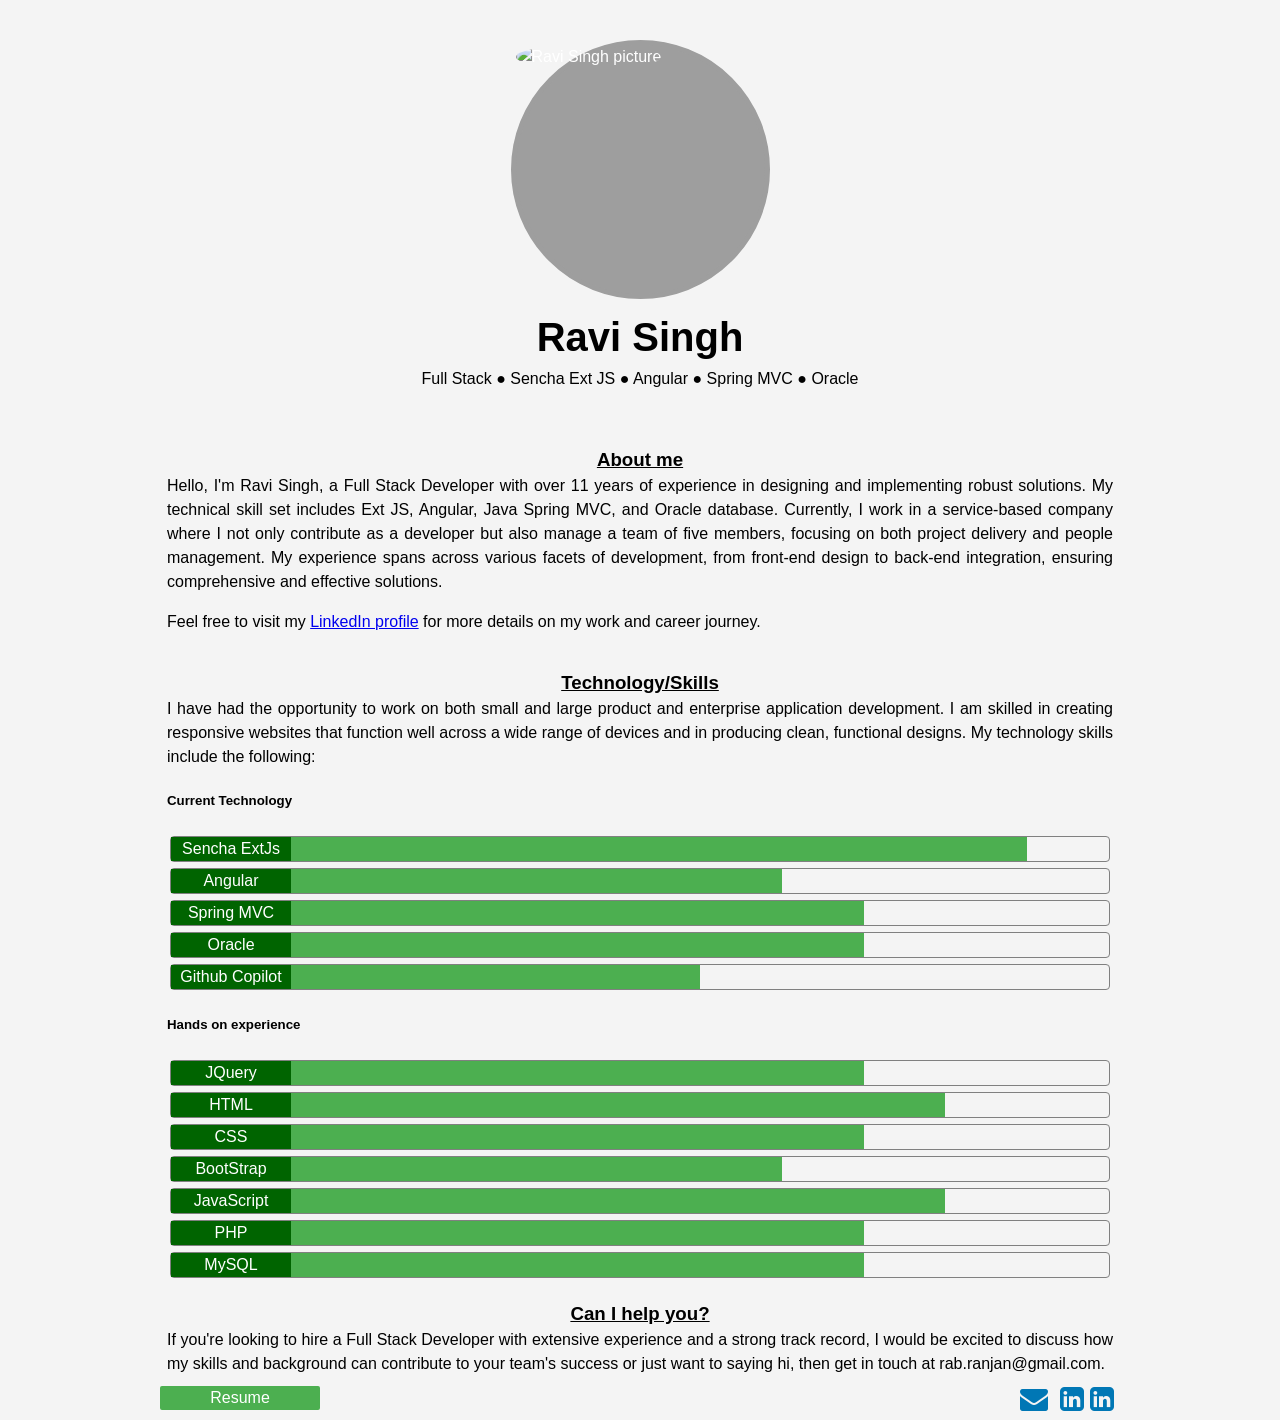
==== index.html @ fe7c8d08 "summary updated added summary and profile" ====
<!DOCTYPE html>
<html lang="en">
<head>
  <meta charset="utf-8">
  <title>Ravi Singh</title>
  <meta name="Author" content="Ravi Ranjan Singh">
	<meta name="Description" content="Frontend developer UI developer Sencha Extjs developer">
	<link rel="shortcut icon" href="images/Sunrise_RS.jpg" type="image/x-icon" />
  <meta name="viewport" content="width=device-width, initial-scale=1">
  <link rel="stylesheet" href="https://cdnjs.cloudflare.com/ajax/libs/font-awesome/4.7.0/css/font-awesome.min.css">
  <link rel="stylesheet" href="./css/custom.css">
</head>
<body>
    <section class="main-container">
      <div class="">
        <section class="container-col header">
          <div class="circle">
            <img src="./images/disp_pic.jpg" alt="Ravi Singh picture">
          </div>
          <div>
            <p class="center-cls user-name">Ravi Singh</p>
            <p class="center-cls">Full Stack &#9679; Sencha Ext JS &#9679; Angular &#9679; Spring MVC &#9679; Oracle</p>
        </section>
        <section class="container-col">
          <h3 class="title-heading">About me</h3>
          <div class="">
            Hello, I'm Ravi Singh, a Full Stack Developer with over 11 years of experience in designing and implementing robust solutions. My technical skill set includes Ext JS, Angular, Java Spring MVC, and Oracle database. Currently, I work in a service-based company where I not only contribute as a developer but also manage a team of five members, focusing on both project delivery and people management. My experience spans across various facets of development, from front-end design to back-end integration, ensuring comprehensive and effective solutions. 
            <p>Feel free to visit my <a target="_blank" href="https://www.linkedin.com/in/rabranjan">LinkedIn profile</a> for more details on my work and career journey.</p>
          </div>
        </section>
        <section class="container-col">
          <h3 class="title-heading">Technology/Skills</h3>
          <div class=" experience-tab">
            <div class="">
              I have had the opportunity to work on both small and large product and enterprise application development. I am skilled in creating responsive websites that function well across a wide range of devices and in producing clean, functional designs. My technology skills include the following:
            </div>
            <h5>Current Technology</h5>
            <div class="skills">
              <div class="skills-title"><span>Sencha ExtJs</span></div>
              <div class="p-bar">
                <div class="p-bar-child w-90-5"></div>
              </div>
            </div>
            <div class="skills">
              <div class="skills-title"><span>Angular</span></div>
              <div class="p-bar">
                <div class="p-bar-child w-60-5"></div>
              </div>
            </div>
            <div class="skills">
              <div class="skills-title"><span>Spring MVC</span></div>
              <div class="p-bar">
                <div class="p-bar-child w-70-5"></div>
              </div>
            </div>
            <div class="skills">
              <div class="skills-title"><span>Oracle</span></div>
              <div class="p-bar">
                <div class="p-bar-child w-70-5"></div>
              </div>
            </div>
            <div class="skills">
              <div class="skills-title"><span>Github Copilot</span></div>
              <div class="p-bar">
                <div class="p-bar-child w-50-5"></div>
              </div>
            </div>
            <h5>Hands on experience</h5>
            <div class="skills">
              <div class="skills-title"><span>JQuery</span></div>
              <div class="p-bar">
                <div class="p-bar-child w-70-5"></div>
              </div>
            </div>
            <div class="skills">
              <div class="skills-title"><span>HTML</span></div>
              <div class="p-bar">
                <div class="p-bar-child w-80-5"></div>
              </div>
            </div>
            <div class="skills">
              <div class="skills-title"><span>CSS</span></div>
              <div class="p-bar">
                <div class="p-bar-child w-70-5"></div>
              </div>
            </div>     
            <div class="skills">
              <div class="skills-title"><span>BootStrap</span></div>
              <div class="p-bar">
                <div class="p-bar-child w-60-5"></div>
              </div>
            </div>
            <div class="skills">
              <div class="skills-title"><span>JavaScript</span></div>
              <div class="p-bar">
                <div class="p-bar-child w-80-5"></div>
              </div>
            </div>
            <div class="skills">
              <div class="skills-title"><span>PHP</span></div>
              <div class="p-bar">
                <div class="p-bar-child w-70-5"></div>
              </div>
            </div>
            <div class="skills">
              <div class="skills-title"><span>MySQL</span></div>
              <div class="p-bar">
                <div class="p-bar-child w-70-5"></div>
              </div>
            </div>
          </div>
        </section>
        <section class="container-col">
          <h3 class="title-heading">Can I help you?</h3>
          <div class="">
            <div>If you're looking to hire a Full Stack Developer with extensive experience and a strong track record, I would be excited to discuss how my skills and background can contribute to your team's success or just want to saying hi, then get in touch at rab.ranjan@gmail.com.</div>
          </div>
        </section>
      </div>
      <div>
        <section class="container-row">
          <div class="resume margin-bt-10">
            <a target="_blank" href="./myrume/540cb75550adf33f281f29132dddd14fded85bfc.pdf">Resume</a></p>
          </div>
          <div class="social-icons">
            <a href="mailto:rab.ranjan@gmail.com"><i class="fa fa-envelope" aria-hidden="true"></i></a>
            <a target="_blank" href="https://www.linkedin.com/in/rabranjan"><i class="fa fa-linkedin-square" aria-hidden="true"></i></a>
            <a target="_blank" href="https://www.linkedin.com/in/rabranjan"><i class="fa fa-linkedin-square" aria-hidden="true"></i></a>
          </div>
        </section>
      </div>
    </section>
</body>
</html>
---- css/custom.css ----
html, body {
    height: 99%;
    padding: 2px;
    background-color: white;
    font-family: Helvetica Neue, Helvetica;
    background: #F4F4F4 url('../images/bg_image.png');
    color: black;
    line-height: 1.5;
}
.margin-10 {
    margin: 10px;
}
section {
    display: flex;
}
div {
    border: 0px solid red;
    text-align: justify;
}
padd-2 {
    padding: 2px;
}
.header {
    padding-top: 20px;
    padding-bottom: 20px;
}
.title-heading {
    text-decoration: underline;
    margin-bottom: 0px;
}
.margin-bt-10 {
    margin-top: 10px;
    margin-bottom: 10px;
}

.main-container {    
    display: flex;
    flex-direction: column;
    justify-content: space-between;
    min-width: 300px;
    height: 100%;
}
.container-col {
    flex-direction: column;
    justify-content: center;
    align-items: center;
    padding-left: 7px;
    padding-right: 7px;
}
.container-row {
    justify-content: space-between;
}
.logo-cls.img {
    border-radius: 2px;;
}
.circle {
    border: 5px solid #9e9e9e;
    background-color: #9e9e9e;
    width: 249px;
    height: 249px;
    border-radius: 500px; 
    margin: 0.5em;
    padding: 0px;    
}
.circle img {
    width: 250px;
    height: 250px;
    border-radius: 50%;
    background-size: cover;
    background-repeat: none;
    background-position: center center;
    color: white;
}
.center-cls {
    text-align: center;
    margin-top: 0px;
}
.user-name {
    font-size: 40px;
    font-weight: bold;
    margin-bottom: 0px;
}
.resume {
    border: none;
    cursor: pointer;
    background-color: #4CAF50!important;
    display: table;
    border-radius: 2px;
    min-width: 160px;
    min-height: 20px;
}
.resume :hover {
    background-color: darkgreen;
}
.resume a {
    text-decoration: none;
    color: white;
    display: table-cell;
    vertical-align: middle;
    text-align: center;
}
.fa {
    font-size: 28px;
    min-width: 30px;
    margin-top: 5px;
}
.social-icons {
    display: flex;
    justify-content: center;
    align-items: center;
}
.fa-linkedin-square {
    color: #0077b5;
}
.fa-envelope {
    color: #0077b5;
    margin-right: 10px;
}
.fa-skype {
    color: #009fe5;
    visibility: hidden;
}
@media only screen and (min-width: 770px){
    body {
        padding-right: 150px;
        padding-left: 150px;
    }
    /*
    .experience-tab {
        flex-direction: row !important;
    }
    .experience-tab div {
        flex: 1;
    }*/
}
.experience-tab {
    display: flex;
    flex-direction: column;   
}
.skills {
    display: flex;
    border-radius: 4px;
    border: 1px solid grey;
    margin: 3px;
}
.skills-title {
    display: flex;
    background: darkgreen;
    justify-content: center;
    color: white;
    flex-basis: 120px; 
    flex-grow: 0;
}
.p-bar {
    flex-grow: 1;
    flex-basis: 120px;
}
.p-bar-child {
    height:100%;
    background-color: #4caf50;
}
.w-90 {
    width:90%;
}
.w-90-5 {
    width:90%;
}
.w-50 {
    width: 50%;
}
.w-50-5 {
    width: 50%;
}
.w-60{
    width: 60%;
}
.w-60-5{
    width: 60%;
}
.w-70{
    width: 70%;
}
.w-70-5{
    width: 70%;
}
.w-80{
    width: 80%;
}
.w-80-5{
    width: 80%;
}
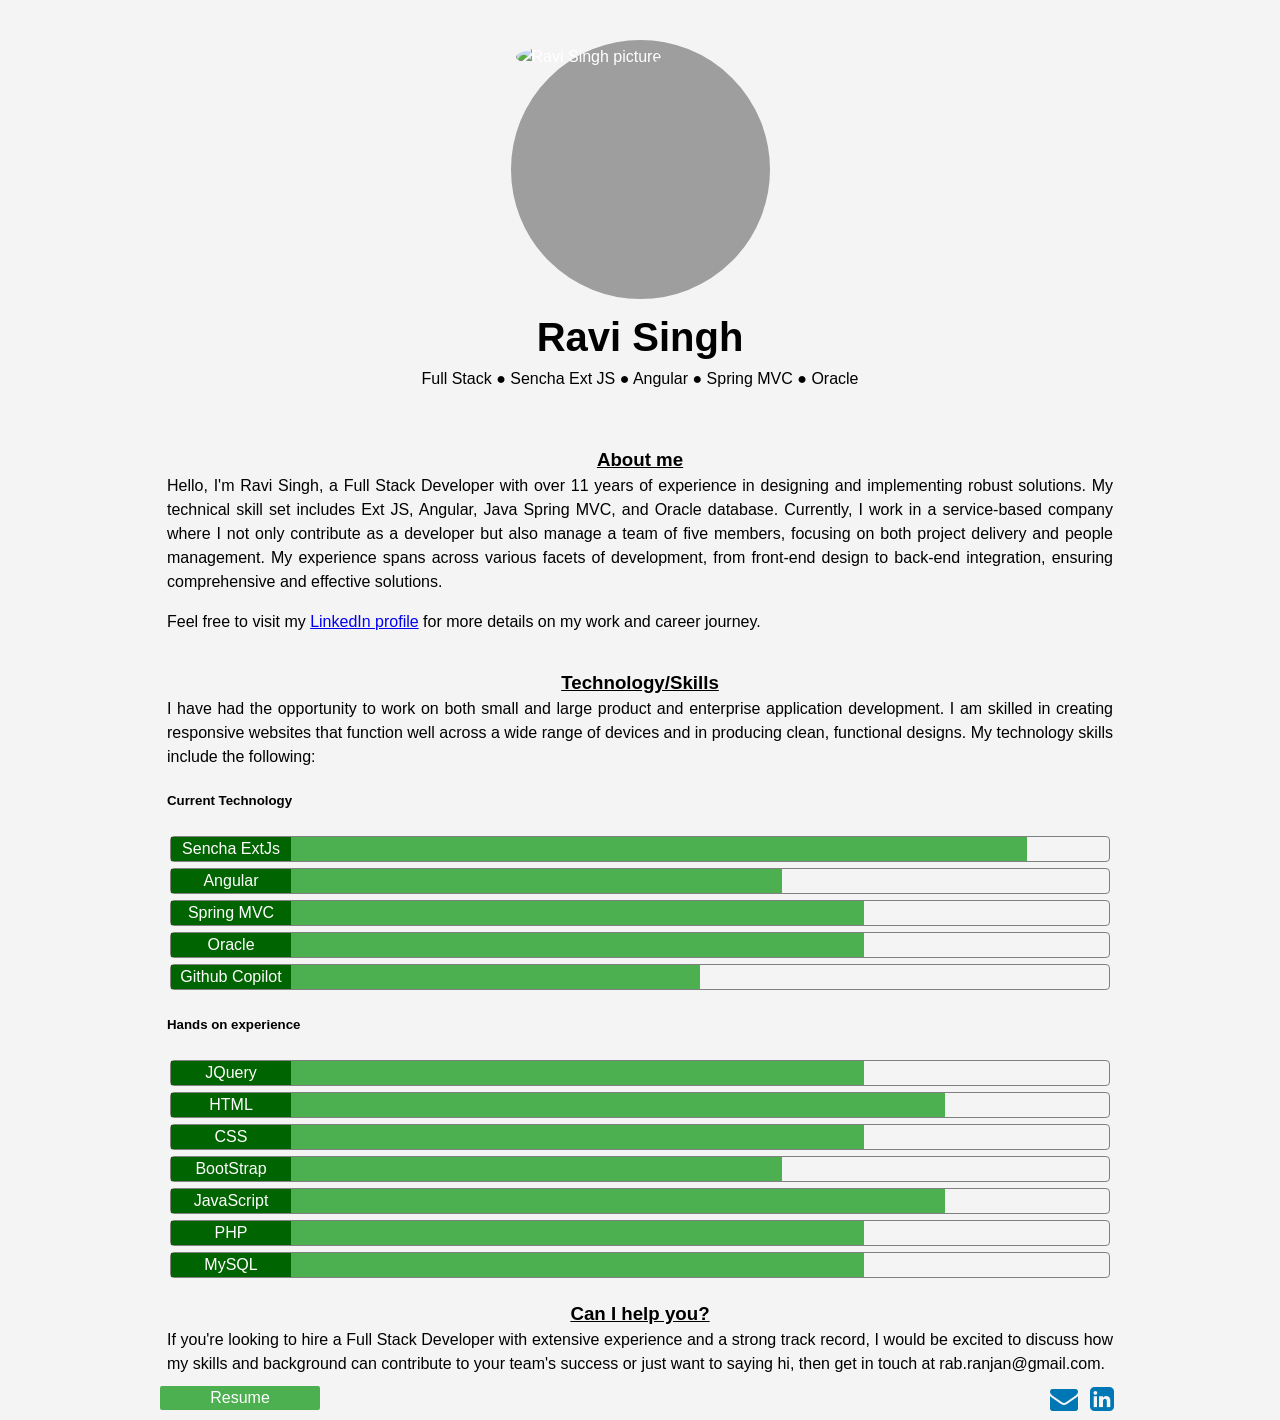
==== commit eeada478: "remove linkedin tag" ====
--- a/index.html
+++ b/index.html
@@ -125,7 +125,6 @@
           <div class="social-icons">
             <a href="mailto:rab.ranjan@gmail.com"><i class="fa fa-envelope" aria-hidden="true"></i></a>
             <a target="_blank" href="https://www.linkedin.com/in/rabranjan"><i class="fa fa-linkedin-square" aria-hidden="true"></i></a>
-            <a target="_blank" href="https://www.linkedin.com/in/rabranjan"><i class="fa fa-linkedin-square" aria-hidden="true"></i></a>
           </div>
         </section>
       </div>
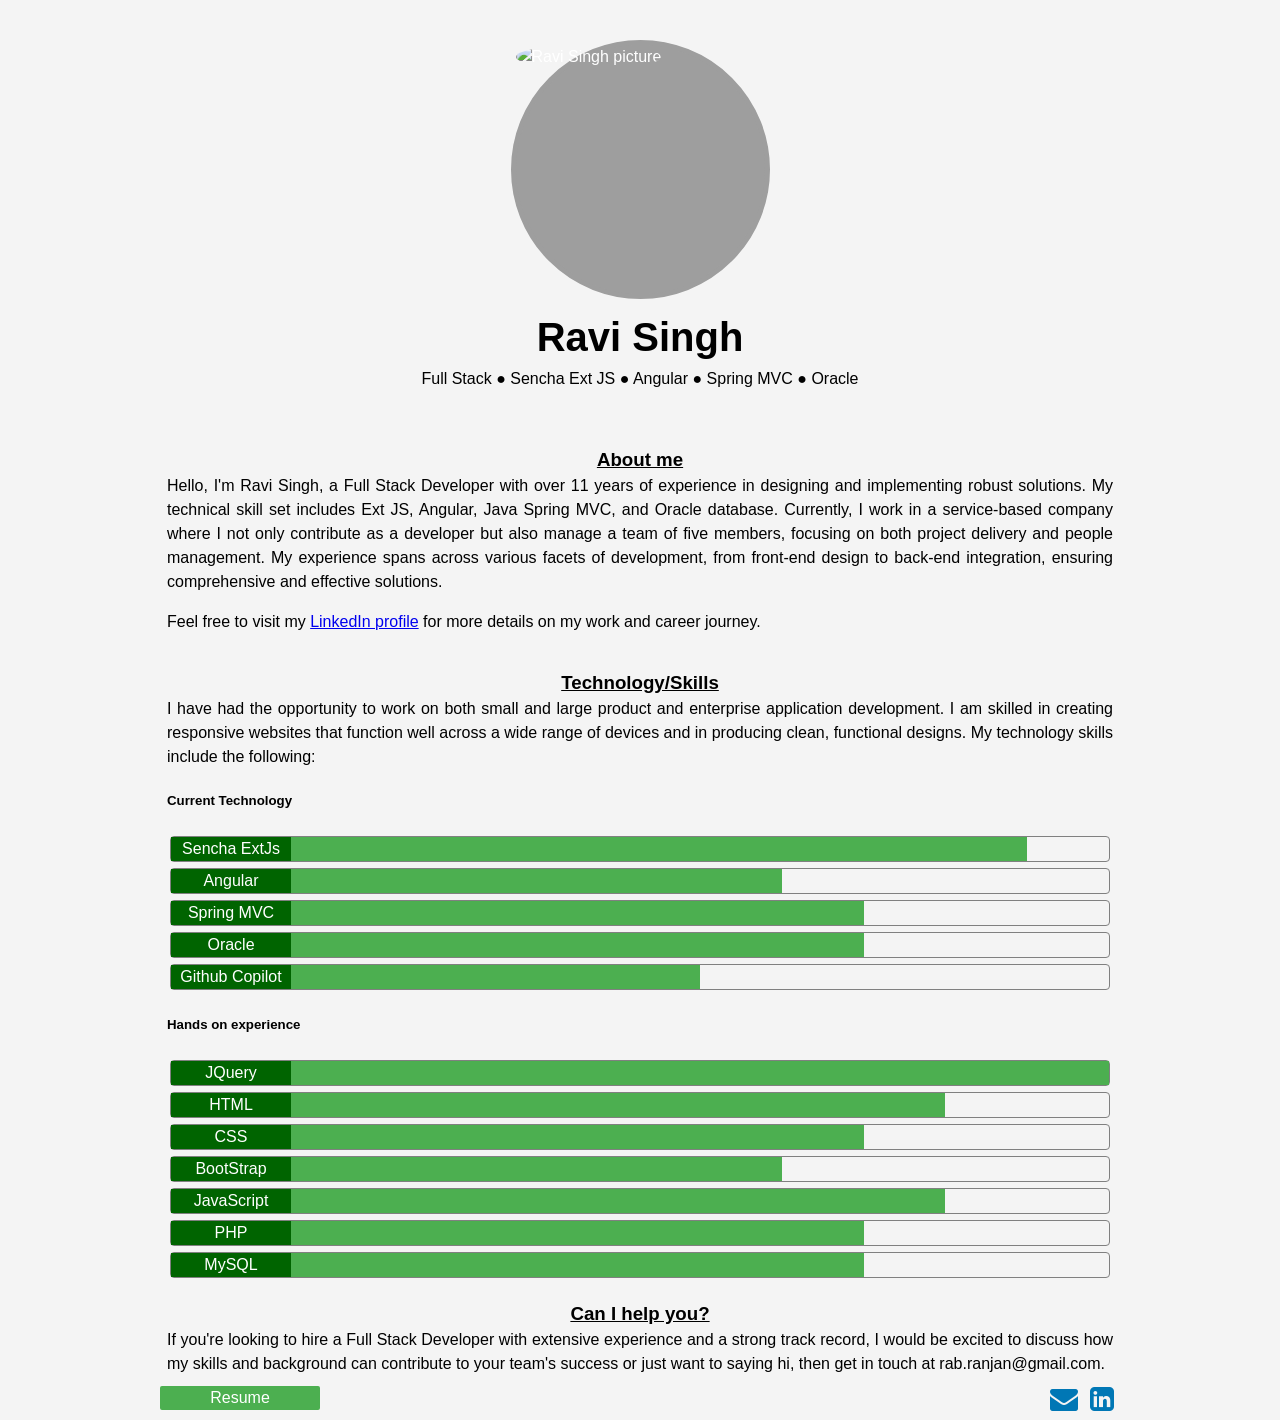
==== commit 68b8a3eb: "message" ====
--- a/index.html
+++ b/index.html
@@ -69,7 +69,7 @@
             <div class="skills">
               <div class="skills-title"><span>JQuery</span></div>
               <div class="p-bar">
-                <div class="p-bar-child w-70-5"></div>
+                <div class="p-bar-child w-75-5"></div>
               </div>
             </div>
             <div class="skills">
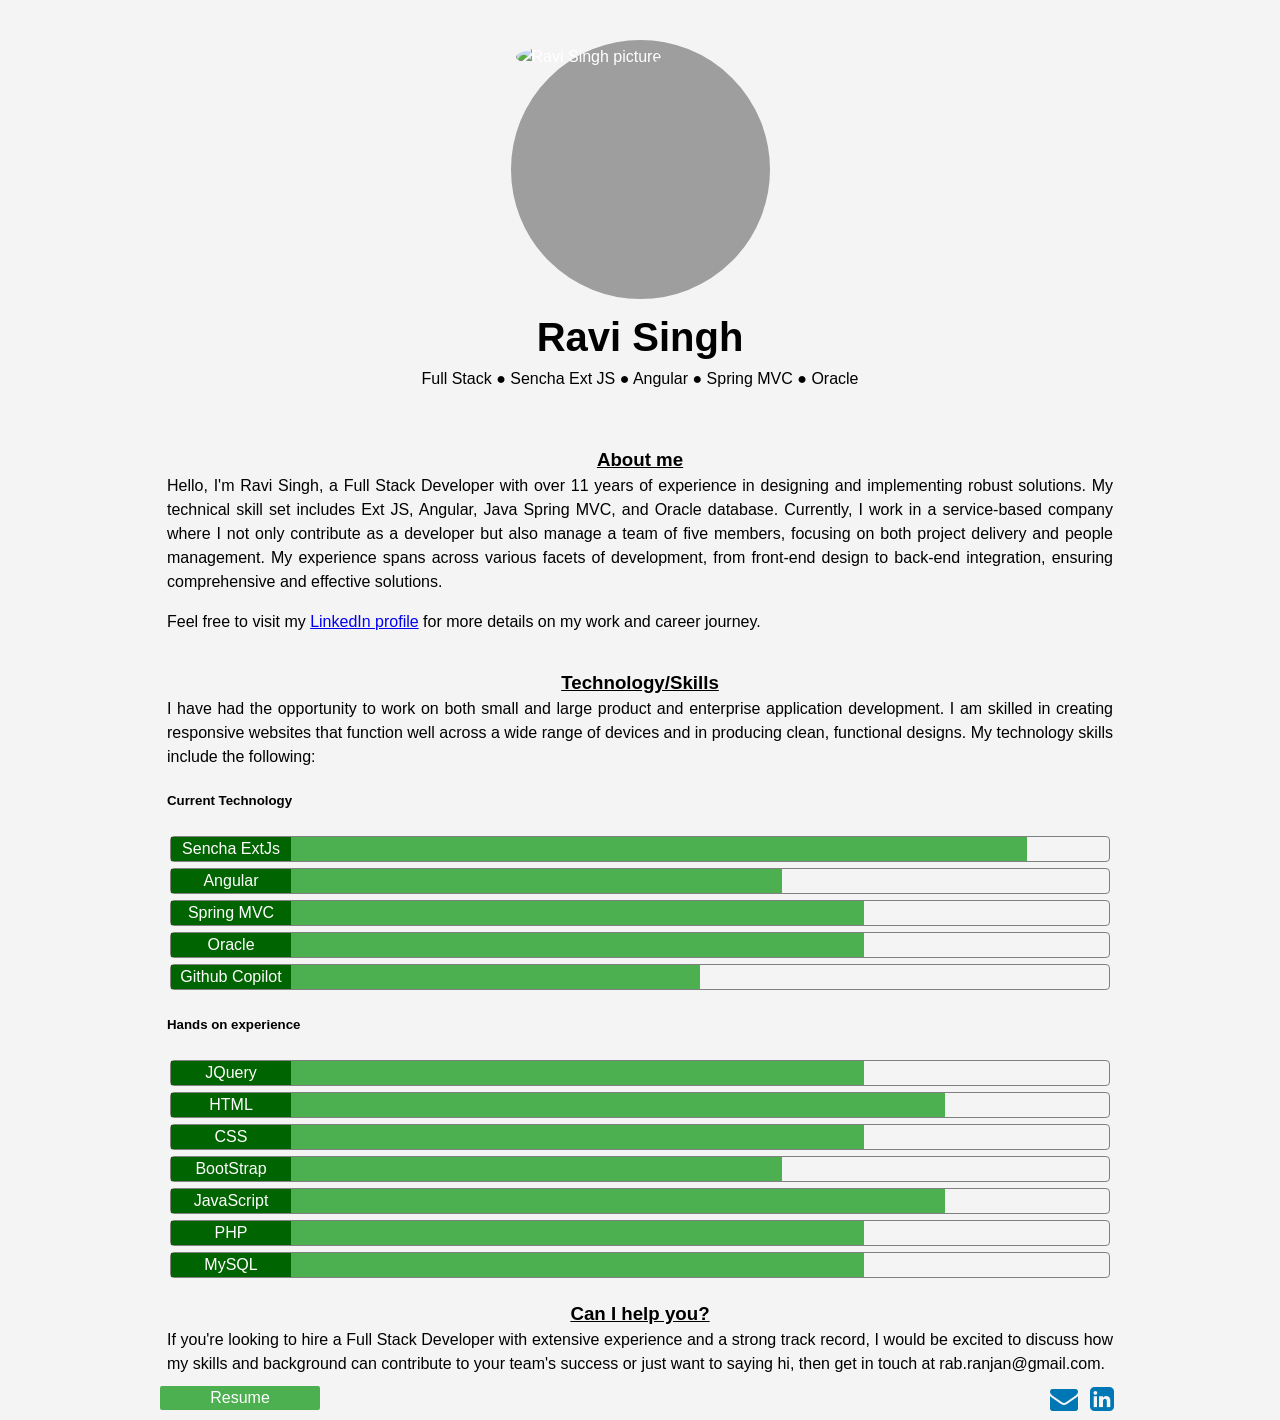
==== commit 201ef925: "test" ====
--- a/index.html
+++ b/index.html
@@ -69,7 +69,7 @@
             <div class="skills">
               <div class="skills-title"><span>JQuery</span></div>
               <div class="p-bar">
-                <div class="p-bar-child w-75-5"></div>
+                <div class="p-bar-child w-70-5"></div>
               </div>
             </div>
             <div class="skills">
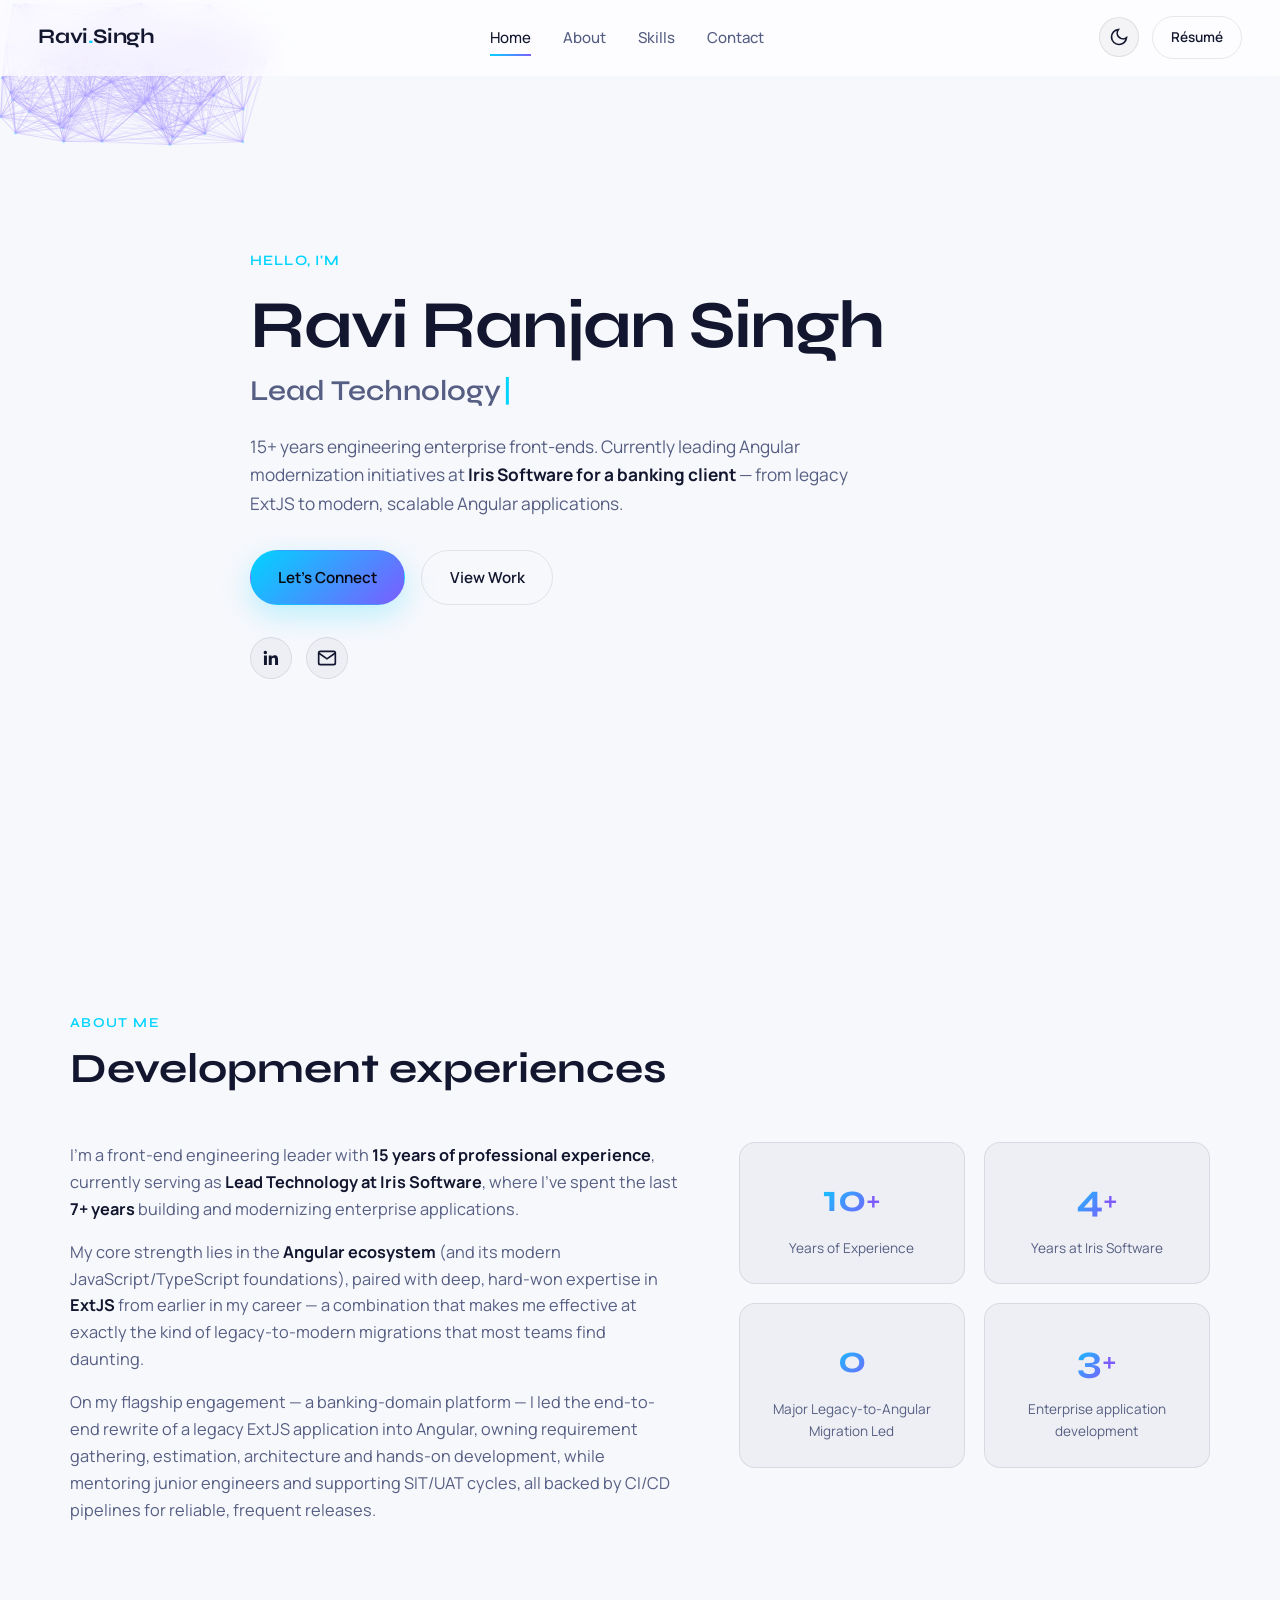
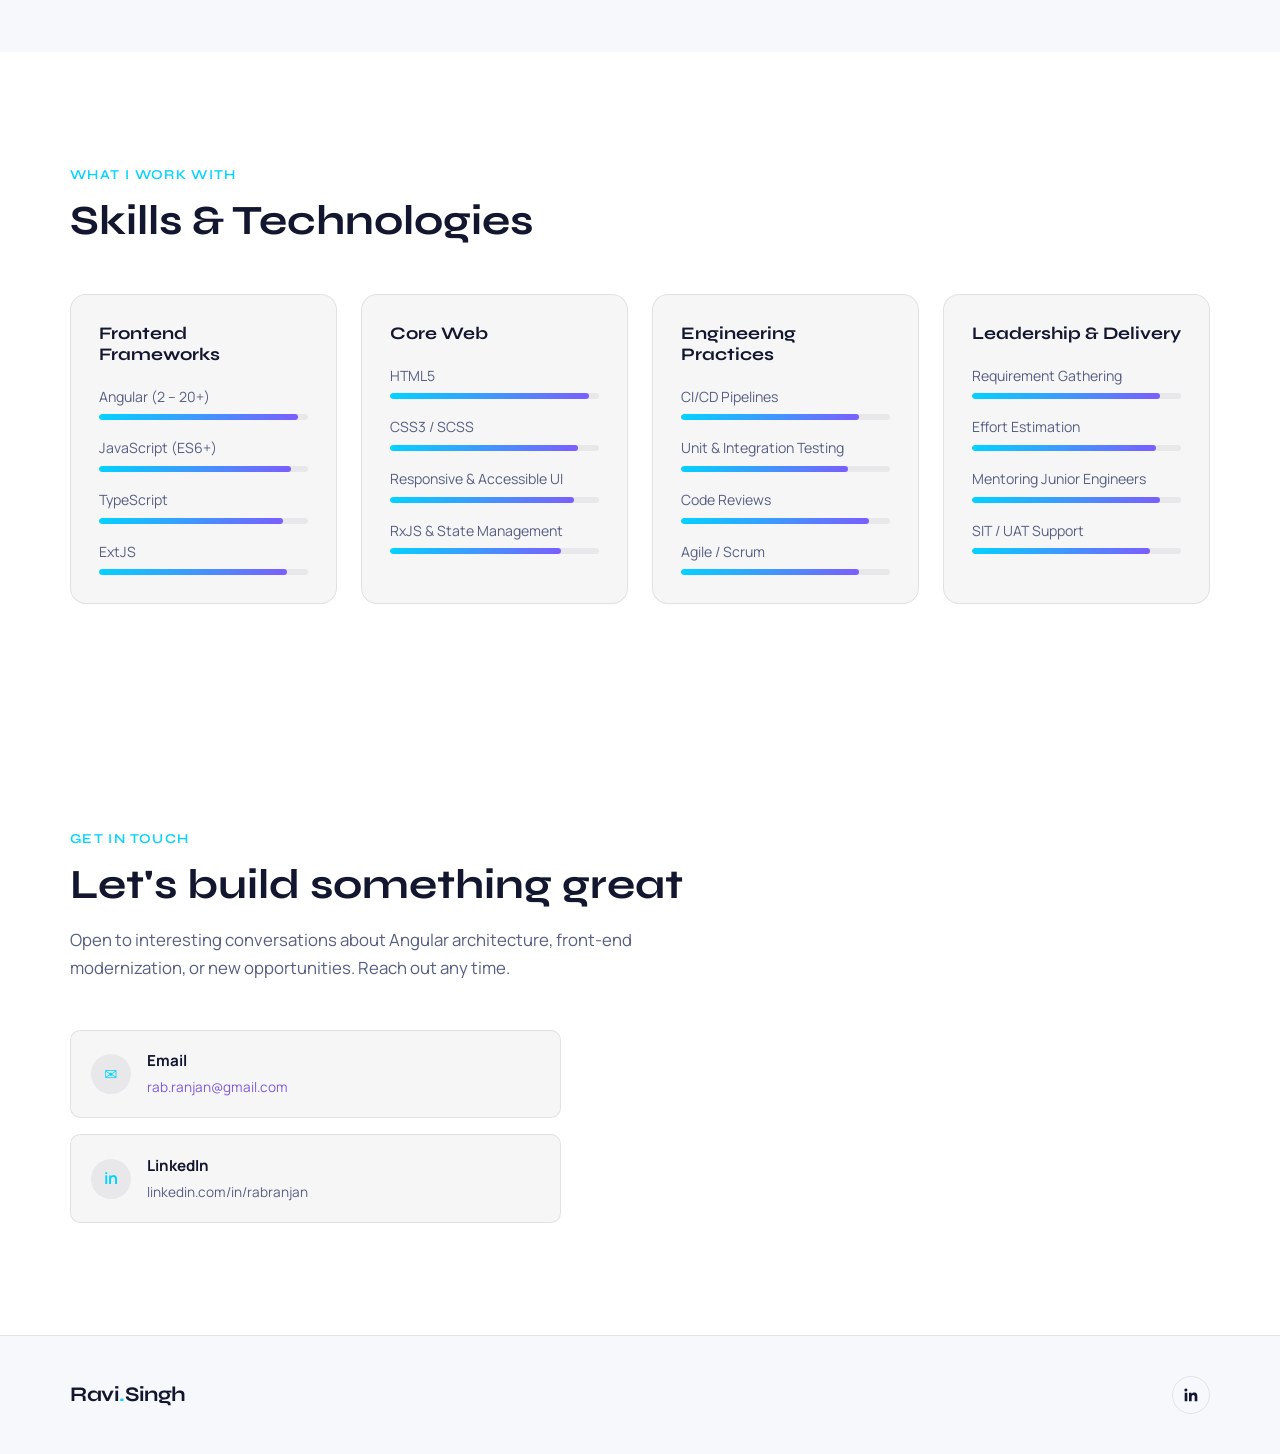
==== commit 6301db48: "updated pages" ====
--- a/index.html
+++ b/index.html
@@ -1,133 +1,369 @@
 <!DOCTYPE html>
 <html lang="en">
 <head>
-  <meta charset="utf-8">
-  <title>Ravi Singh</title>
-  <meta name="Author" content="Ravi Ranjan Singh">
-	<meta name="Description" content="Frontend developer UI developer Sencha Extjs developer">
-	<link rel="shortcut icon" href="images/Sunrise_RS.jpg" type="image/x-icon" />
-  <meta name="viewport" content="width=device-width, initial-scale=1">
-  <link rel="stylesheet" href="https://cdnjs.cloudflare.com/ajax/libs/font-awesome/4.7.0/css/font-awesome.min.css">
-  <link rel="stylesheet" href="./css/custom.css">
+  <meta charset="UTF-8" />
+  <meta name="viewport" content="width=device-width, initial-scale=1.0" />
+  <title>Ravi Ranjan Singh | Lead Technology &amp; Angular Architect</title>
+  <meta name="description" content="Ravi Ranjan Singh — Lead Technology at Iris Software. 15+ years building enterprise front-end applications with Angular, JavaScript and ExtJS." />
+  <meta name="theme-color" content="#0a0e27" />
+
+  <!-- Open Graph -->
+  <meta property="og:title" content="Ravi Ranjan Singh | Lead Technology & Angular Architect" />
+  <meta property="og:description" content="15+ years of front-end engineering leadership. Angular, JavaScript, ExtJS, CI/CD." />
+  <meta property="og:type" content="website" />
+  <meta property="og:url" content="https://www.raviranjansingh.in" />
+
+  <link rel="icon" href="assets-new/favicon.svg" type="image/svg+xml" />
+  <link rel="preconnect" href="https://fonts.googleapis.com" />
+  <link rel="preconnect" href="https://fonts.gstatic.com" crossorigin />
+  <link href="https://fonts.googleapis.com/css2?family=Syne:wght@600;700;800&family=Manrope:wght@400;500;600;700;800&display=swap" rel="stylesheet" />
+  <link rel="stylesheet" href="css-new/style.css" />
 </head>
 <body>
-    <section class="main-container">
-      <div class="">
-        <section class="container-col header">
-          <div class="circle">
-            <img src="./images/disp_pic.jpg" alt="Ravi Singh picture">
-          </div>
-          <div>
-            <p class="center-cls user-name">Ravi Singh</p>
-            <p class="center-cls">Full Stack &#9679; Sencha Ext JS &#9679; Angular &#9679; Spring MVC &#9679; Oracle</p>
-        </section>
-        <section class="container-col">
-          <h3 class="title-heading">About me</h3>
-          <div class="">
-            Hello, I'm Ravi Singh, a Full Stack Developer with over 11 years of experience in designing and implementing robust solutions. My technical skill set includes Ext JS, Angular, Java Spring MVC, and Oracle database. Currently, I work in a service-based company where I not only contribute as a developer but also manage a team of five members, focusing on both project delivery and people management. My experience spans across various facets of development, from front-end design to back-end integration, ensuring comprehensive and effective solutions. 
-            <p>Feel free to visit my <a target="_blank" href="https://www.linkedin.com/in/rabranjan">LinkedIn profile</a> for more details on my work and career journey.</p>
-          </div>
-        </section>
-        <section class="container-col">
-          <h3 class="title-heading">Technology/Skills</h3>
-          <div class=" experience-tab">
-            <div class="">
-              I have had the opportunity to work on both small and large product and enterprise application development. I am skilled in creating responsive websites that function well across a wide range of devices and in producing clean, functional designs. My technology skills include the following:
-            </div>
-            <h5>Current Technology</h5>
-            <div class="skills">
-              <div class="skills-title"><span>Sencha ExtJs</span></div>
-              <div class="p-bar">
-                <div class="p-bar-child w-90-5"></div>
+
+  <!-- ================= PRELOADER ================= -->
+  <div id="preloader" aria-hidden="true">
+    <div class="loader-mark">RRS</div>
+  </div>
+
+  <!-- ================= SKIP LINK ================= -->
+  <a class="skip-link" href="#main">Skip to content</a>
+
+  <!-- ================= NAVBAR ================= -->
+  <header class="navbar" id="navbar">
+    <nav class="nav-container" aria-label="Primary">
+      <a href="#home" class="logo">Ravi<span>.</span>Singh</a>
+
+      <ul class="nav-links" id="navLinks">
+        <li><a href="#home" class="nav-link active-link">Home</a></li>
+        <li><a href="#about" class="nav-link">About</a></li>
+        <li><a href="#skills" class="nav-link">Skills</a></li>
+        <!-- <li><a href="#experience" class="nav-link">Experience</a></li>
+        <li><a href="#projects" class="nav-link">Projects</a></li>
+        <li><a href="#education" class="nav-link">Education</a></li> -->
+        <li><a href="#contact" class="nav-link">Contact</a></li>
+      </ul>
+
+      <div class="nav-actions">
+        <button id="themeToggle" class="icon-btn" aria-label="Toggle dark / light theme" title="Toggle theme">
+          <svg class="icon-sun" width="20" height="20" viewBox="0 0 24 24" fill="none" stroke="currentColor" stroke-width="2"><circle cx="12" cy="12" r="4"/><path d="M12 2v2M12 20v2M4.93 4.93l1.41 1.41M17.66 17.66l1.41 1.41M2 12h2M20 12h2M6.34 17.66l-1.41 1.41M19.07 4.93l-1.41 1.41"/></svg>
+          <svg class="icon-moon" width="20" height="20" viewBox="0 0 24 24" fill="none" stroke="currentColor" stroke-width="2"><path d="M21 12.79A9 9 0 1 1 11.21 3 7 7 0 0 0 21 12.79z"/></svg>
+        </button>
+        <a href="assets-new/resume.pdf" class="btn btn-outline btn-small" download>Résumé</a>
+        <button class="hamburger" id="hamburger" aria-label="Open menu" aria-expanded="false" aria-controls="navLinks">
+          <span></span><span></span><span></span>
+        </button>
+      </div>
+    </nav>
+  </header>
+
+  <main id="main">
+
+    <!-- ================= HERO ================= -->
+    <section id="home" class="hero">
+      <canvas id="particles" aria-hidden="true"></canvas>
+      <div class="hero-inner container">
+        <p class="eyebrow reveal" data-reveal>Hello, I'm</p>
+        <h1 class="hero-name reveal" data-reveal>Ravi Ranjan Singh</h1>
+        <h2 class="hero-role reveal" data-reveal>
+          <span id="typedRole">Lead Technology</span><span class="cursor">|</span>
+        </h2>
+        <p class="hero-summary reveal" data-reveal>
+          15+ years engineering enterprise front-ends. Currently leading Angular modernization
+          initiatives at <strong>Iris Software for a banking client</strong> — from legacy ExtJS to modern, scalable Angular applications.
+        </p>
+        <div class="hero-cta reveal" data-reveal>
+          <a href="#contact" class="btn btn-primary">Let's Connect</a>
+          <a href="#projects" class="btn btn-outline">View Work</a>
+        </div>
+        <div class="hero-socials reveal" data-reveal>
+          <a href="https://www.linkedin.com/in/rabranjan/" target="_blank" rel="noopener noreferrer" aria-label="LinkedIn profile">
+            <svg width="20" height="20" viewBox="0 0 24 24" fill="currentColor"><path d="M20.45 20.45h-3.56v-5.57c0-1.33-.03-3.04-1.85-3.04-1.86 0-2.14 1.45-2.14 2.94v5.67H9.34V9h3.42v1.56h.05c.48-.9 1.64-1.85 3.38-1.85 3.6 0 4.27 2.37 4.27 5.46v6.28zM5.34 7.43a2.07 2.07 0 1 1 0-4.13 2.07 2.07 0 0 1 0 4.13zM7.12 20.45H3.56V9h3.56v11.45z"/></svg>
+          </a>
+          <a href="mailto:your.email@example.com" aria-label="Send an email">
+            <svg width="20" height="20" viewBox="0 0 24 24" fill="none" stroke="currentColor" stroke-width="2"><path d="M4 4h16v16H4z" opacity="0"/><path d="M22 6c0-1.1-.9-2-2-2H4a2 2 0 0 0-2 2v12a2 2 0 0 0 2 2h16a2 2 0 0 0 2-2V6z"/><path d="m22 6-10 7L2 6"/></svg>
+          </a>
+        </div>
+        <a href="#about" class="scroll-cue" aria-label="Scroll to About section">
+          <span></span>
+        </a>
+      </div>
+    </section>
+
+    <!-- ================= ABOUT ================= -->
+    <section id="about" class="section">
+      <div class="container">
+        <p class="section-tag reveal" data-reveal>About Me</p>
+        <h2 class="section-title reveal" data-reveal>Development experiences</h2>
+
+        <div class="about-grid">
+          <div class="about-text reveal" data-reveal>
+            <p>
+              I'm a front-end engineering leader with <strong>15 years of professional experience</strong>,
+              currently serving as <strong>Lead Technology at Iris Software</strong>, where I've spent the
+              last <strong>7+ years</strong> building and modernizing enterprise applications.
+            </p>
+            <p>
+              My core strength lies in the <strong>Angular ecosystem</strong> (and its modern JavaScript/TypeScript
+              foundations), paired with deep, hard-won expertise in <strong>ExtJS</strong> from earlier in my career —
+              a combination that makes me effective at exactly the kind of legacy-to-modern migrations that
+              most teams find daunting.
+            </p>
+            <p>
+              On my flagship engagement — a banking-domain platform — I led the end-to-end rewrite of a
+              legacy ExtJS application into Angular, owning requirement gathering, estimation, architecture
+              and hands-on development, while mentoring junior engineers and supporting SIT/UAT cycles,
+              all backed by CI/CD pipelines for reliable, frequent releases.
+            </p>
+            <!-- <p class="placeholder-note">
+              [Placeholder: add a line or two about your personal mission/interests — e.g. what drew you to
+              front-end engineering, or what you enjoy outside of work.]
+            </p> -->
+          </div>
+
+          <div class="about-stats reveal" data-reveal>
+            <div class="stat-card">
+              <span class="stat-number" data-count="15">0</span><span class="stat-suffix">+</span>
+              <span class="stat-label">Years of Experience</span>
+            </div>
+            <div class="stat-card">
+              <span class="stat-number" data-count="7">0</span><span class="stat-suffix">+</span>
+              <span class="stat-label">Years at Iris Software</span>
+            </div>
+            <div class="stat-card">
+              <span class="stat-number" data-count="1">0</span><span class="stat-suffix"></span>
+              <span class="stat-label">Major Legacy-to-Angular Migration Led</span>
+            </div>
+            <div class="stat-card">
+              <span class="stat-number" data-count="5">0</span><span class="stat-suffix">+</span>
+              <span class="stat-label">Enterprise application development</span>
+            </div>
+          </div>
+        </div>
+      </div>
+    </section>
+
+    <!-- ================= SKILLS ================= -->
+    <section id="skills" class="section section-alt">
+      <div class="container">
+        <p class="section-tag reveal" data-reveal>What I Work With</p>
+        <h2 class="section-title reveal" data-reveal>Skills &amp; Technologies</h2>
+
+        <div class="skills-grid">
+
+          <div class="skill-card reveal" data-reveal>
+            <h3>Frontend Frameworks</h3>
+            <ul class="skill-bars">
+              <li><span>Angular (2 – 20+)</span><div class="bar"><i style="--w:95%"></i></div></li>
+              <li><span>JavaScript (ES6+)</span><div class="bar"><i style="--w:92%"></i></div></li>
+              <li><span>TypeScript</span><div class="bar"><i style="--w:88%"></i></div></li>
+              <li><span>ExtJS</span><div class="bar"><i style="--w:90%"></i></div></li>
+            </ul>
+          </div>
+
+          <div class="skill-card reveal" data-reveal>
+            <h3>Core Web</h3>
+            <ul class="skill-bars">
+              <li><span>HTML5</span><div class="bar"><i style="--w:95%"></i></div></li>
+              <li><span>CSS3 / SCSS</span><div class="bar"><i style="--w:90%"></i></div></li>
+              <li><span>Responsive &amp; Accessible UI</span><div class="bar"><i style="--w:88%"></i></div></li>
+              <li><span>RxJS &amp; State Management</span><div class="bar"><i style="--w:82%"></i></div></li>
+            </ul>
+          </div>
+
+          <div class="skill-card reveal" data-reveal>
+            <h3>Engineering Practices</h3>
+            <ul class="skill-bars">
+              <li><span>CI/CD Pipelines</span><div class="bar"><i style="--w:85%"></i></div></li>
+              <li><span>Unit &amp; Integration Testing</span><div class="bar"><i style="--w:80%"></i></div></li>
+              <li><span>Code Reviews</span><div class="bar"><i style="--w:90%"></i></div></li>
+              <li><span>Agile / Scrum</span><div class="bar"><i style="--w:85%"></i></div></li>
+            </ul>
+          </div>
+
+          <div class="skill-card reveal" data-reveal>
+            <h3>Leadership &amp; Delivery</h3>
+            <ul class="skill-bars">
+              <li><span>Requirement Gathering</span><div class="bar"><i style="--w:90%"></i></div></li>
+              <li><span>Effort Estimation</span><div class="bar"><i style="--w:88%"></i></div></li>
+              <li><span>Mentoring Junior Engineers</span><div class="bar"><i style="--w:90%"></i></div></li>
+              <li><span>SIT / UAT Support</span><div class="bar"><i style="--w:85%"></i></div></li>
+            </ul>
+          </div>
+
+        </div>
+      </div>
+    </section>
+
+    <!-- ================= EXPERIENCE ================= -->
+    <!-- <section id="experience" class="section">
+      <div class="container">
+        <p class="section-tag reveal" data-reveal>Career Path</p>
+        <h2 class="section-title reveal" data-reveal>Experience</h2>
+
+        <div class="timeline">
+          <div class="timeline-item reveal" data-reveal>
+            <div class="timeline-dot"></div>
+            <div class="timeline-content">
+              <span class="timeline-date">2019 &mdash; Present &middot; 7+ yrs</span>
+              <h3>Lead Technology</h3>
+              <h4>Iris Software</h4>
+              <p>
+                Leading front-end architecture and delivery for a banking-domain platform, including a
+                ground-up rewrite of a legacy ExtJS application into Angular. Responsible for requirement
+                gathering, estimation, hands-on development, mentoring junior developers, and supporting
+                SIT/UAT cycles &mdash; all delivered through CI/CD pipelines.
+              </p>
+              <div class="tags">
+                <span>Angular</span><span>JavaScript</span><span>ExtJS</span><span>CI/CD</span><span>Mentoring</span>
               </div>
             </div>
-            <div class="skills">
-              <div class="skills-title"><span>Angular</span></div>
-              <div class="p-bar">
-                <div class="p-bar-child w-60-5"></div>
+          </div>
+
+          <div class="timeline-item reveal" data-reveal>
+            <div class="timeline-dot"></div>
+            <div class="timeline-content placeholder-block">
+              <span class="timeline-date">2011 &mdash; 2019 &middot; ~8 yrs</span>
+              <h3 class="placeholder-note">[Placeholder: Your Earlier Job Title]</h3>
+              <h4 class="placeholder-note">[Placeholder: Company Name]</h4>
+              <p class="placeholder-note">
+                [Placeholder: Add details of your earlier roles here &mdash; e.g. ExtJS development,
+                the products you built, and any notable achievements before joining Iris Software.]
+              </p>
+              <div class="tags">
+                <span class="placeholder-note">ExtJS</span><span class="placeholder-note">JavaScript</span>
               </div>
             </div>
-            <div class="skills">
-              <div class="skills-title"><span>Spring MVC</span></div>
-              <div class="p-bar">
-                <div class="p-bar-child w-70-5"></div>
-              </div>
-            </div>
-            <div class="skills">
-              <div class="skills-title"><span>Oracle</span></div>
-              <div class="p-bar">
-                <div class="p-bar-child w-70-5"></div>
-              </div>
-            </div>
-            <div class="skills">
-              <div class="skills-title"><span>Github Copilot</span></div>
-              <div class="p-bar">
-                <div class="p-bar-child w-50-5"></div>
-              </div>
-            </div>
-            <h5>Hands on experience</h5>
-            <div class="skills">
-              <div class="skills-title"><span>JQuery</span></div>
-              <div class="p-bar">
-                <div class="p-bar-child w-70-5"></div>
-              </div>
-            </div>
-            <div class="skills">
-              <div class="skills-title"><span>HTML</span></div>
-              <div class="p-bar">
-                <div class="p-bar-child w-80-5"></div>
-              </div>
-            </div>
-            <div class="skills">
-              <div class="skills-title"><span>CSS</span></div>
-              <div class="p-bar">
-                <div class="p-bar-child w-70-5"></div>
-              </div>
-            </div>     
-            <div class="skills">
-              <div class="skills-title"><span>BootStrap</span></div>
-              <div class="p-bar">
-                <div class="p-bar-child w-60-5"></div>
-              </div>
-            </div>
-            <div class="skills">
-              <div class="skills-title"><span>JavaScript</span></div>
-              <div class="p-bar">
-                <div class="p-bar-child w-80-5"></div>
-              </div>
-            </div>
-            <div class="skills">
-              <div class="skills-title"><span>PHP</span></div>
-              <div class="p-bar">
-                <div class="p-bar-child w-70-5"></div>
-              </div>
-            </div>
-            <div class="skills">
-              <div class="skills-title"><span>MySQL</span></div>
-              <div class="p-bar">
-                <div class="p-bar-child w-70-5"></div>
-              </div>
-            </div>
-          </div>
-        </section>
-        <section class="container-col">
-          <h3 class="title-heading">Can I help you?</h3>
-          <div class="">
-            <div>If you're looking to hire a Full Stack Developer with extensive experience and a strong track record, I would be excited to discuss how my skills and background can contribute to your team's success or just want to saying hi, then get in touch at rab.ranjan@gmail.com.</div>
-          </div>
-        </section>
-      </div>
-      <div>
-        <section class="container-row">
-          <div class="resume margin-bt-10">
-            <a target="_blank" href="./myrume/540cb75550adf33f281f29132dddd14fded85bfc.pdf">Resume</a></p>
-          </div>
-          <div class="social-icons">
-            <a href="mailto:rab.ranjan@gmail.com"><i class="fa fa-envelope" aria-hidden="true"></i></a>
-            <a target="_blank" href="https://www.linkedin.com/in/rabranjan"><i class="fa fa-linkedin-square" aria-hidden="true"></i></a>
-          </div>
-        </section>
+          </div>
+        </div>
+      </div>
+    </section> -->
+
+    <!-- ================= FEATURED PROJECT ================= -->
+    <!-- <section id="projects" class="section section-alt">
+      <div class="container">
+        <p class="section-tag reveal" data-reveal>Featured Work</p>
+        <h2 class="section-title reveal" data-reveal>Projects</h2>
+
+        <div class="project-card reveal" data-reveal>
+          <div class="project-info">
+            <span class="project-tag">Banking Domain &middot; Legacy Modernization</span>
+            <h3>ExtJS &rarr; Angular Platform Rewrite</h3>
+            <p>
+              Led the end-to-end modernization of a mission-critical banking application from legacy ExtJS
+              to a modern Angular front-end. Owned the technical roadmap from requirement gathering and
+              estimation through to development, mentoring the delivery team and supporting SIT/UAT,
+              with CI/CD pipelines enabling frequent, reliable releases.
+            </p>
+            <ul class="project-points">
+              <li>Directed migration strategy from ExtJS to Angular for a large-scale banking application</li>
+              <li>Owned requirement gathering &amp; effort estimation with business stakeholders</li>
+              <li>Mentored junior developers on Angular best practices and code quality</li>
+              <li>Supported SIT/UAT cycles, coordinating fixes through CI/CD pipelines</li>
+              <li class="placeholder-note">[Placeholder: add a measurable outcome, e.g. "cut page load time by X%" or "reduced production defects by Y%"]</li>
+            </ul>
+            <div class="tags">
+              <span>Angular</span><span>ExtJS</span><span>TypeScript</span><span>CI/CD</span><span>Banking Domain</span>
+            </div>
+          </div>
+        </div>
+
+        <p class="placeholder-note center-note">
+          [Placeholder: Add more project cards here for other work you'd like to showcase —
+          duplicate the .project-card block in index.html.]
+        </p>
+      </div>
+    </section> -->
+
+    <!-- ================= EDUCATION ================= -->
+    <!-- <section id="education" class="section">
+      <div class="container">
+        <p class="section-tag reveal" data-reveal>Background</p>
+        <h2 class="section-title reveal" data-reveal>Education &amp; Certifications</h2>
+
+        <div class="edu-grid">
+          <div class="edu-card reveal" data-reveal>
+            <h3 class="placeholder-note">[Placeholder: Degree Name]</h3>
+            <p class="placeholder-note">[Placeholder: Institution Name &middot; Year]</p>
+          </div>
+          <div class="edu-card reveal" data-reveal>
+            <h3 class="placeholder-note">[Placeholder: Certification Name]</h3>
+            <p class="placeholder-note">[Placeholder: Issuing Body &middot; Year]</p>
+          </div>
+        </div>
+      </div>
+    </section> -->
+
+    <!-- ================= CONTACT ================= -->
+    <section id="contact" class="section section-alt">
+      <div class="container">
+        <p class="section-tag reveal" data-reveal>Get In Touch</p>
+        <h2 class="section-title reveal" data-reveal>Let's build something great</h2>
+        <p class="section-subtitle reveal" data-reveal>
+          Open to interesting conversations about Angular architecture, front-end modernization,
+          or new opportunities. Reach out any time.
+        </p>
+
+        <div class="contact-grid">
+          <div class="contact-info reveal" data-reveal>
+            <a class="contact-item" href="mailto:rab.ranjan@gmail.com">
+              <span class="contact-icon">✉</span>
+              <span>
+                <strong>Email</strong>
+                <em class="placeholder-note">rab.ranjan@gmail.com</em>
+              </span>
+            </a>
+            <a class="contact-item" href="https://www.linkedin.com/in/rabranjan/" target="_blank" rel="noopener noreferrer">
+              <span class="contact-icon">in</span>
+              <span>
+                <strong>LinkedIn</strong>
+                <em>linkedin.com/in/rabranjan</em>
+              </span>
+            </a>
+            <!-- <div class="contact-item placeholder-note">
+              <span class="contact-icon">☎</span>
+              <span>
+                <strong>Phone</strong>
+                <em>[Placeholder: add phone number]</em>
+              </span>
+            </div> -->
+          </div>
+
+          <!-- <form class="contact-form reveal" data-reveal id="contactForm">
+            <div class="form-row">
+              <label for="name">Name</label>
+              <input type="text" id="name" name="name" required autocomplete="name" />
+            </div>
+            <div class="form-row">
+              <label for="email">Email</label>
+              <input type="email" id="email" name="email" required autocomplete="email" />
+            </div>
+            <div class="form-row">
+              <label for="message">Message</label>
+              <textarea id="message" name="message" rows="5" required></textarea>
+            </div>
+            <button type="submit" class="btn btn-primary">Send Message</button>
+            <p class="form-note">Opens your email client (no backend needed on a static site).</p>
+          </form> -->
+        </div>
       </div>
     </section>
+
+  </main>
+
+  <!-- ================= FOOTER ================= -->
+  <footer class="footer">
+    <div class="container footer-inner">
+      <a href="#home" class="logo">Ravi<span>.</span>Singh</a>
+      <!-- <p>&copy; <span id="year"></span> Ravi Ranjan Singh. Built with HTML, CSS &amp; JavaScript.</p> -->
+      <a href="https://www.linkedin.com/in/rabranjan/" target="_blank" rel="noopener noreferrer" aria-label="LinkedIn profile">
+        <svg width="18" height="18" viewBox="0 0 24 24" fill="currentColor"><path d="M20.45 20.45h-3.56v-5.57c0-1.33-.03-3.04-1.85-3.04-1.86 0-2.14 1.45-2.14 2.94v5.67H9.34V9h3.42v1.56h.05c.48-.9 1.64-1.85 3.38-1.85 3.6 0 4.27 2.37 4.27 5.46v6.28zM5.34 7.43a2.07 2.07 0 1 1 0-4.13 2.07 2.07 0 0 1 0 4.13zM7.12 20.45H3.56V9h3.56v11.45z"/></svg>
+      </a>
+    </div>
+  </footer>
+
+  <button id="backToTop" class="back-to-top" aria-label="Back to top">&uarr;</button>
+
+  <script src="js-new/script.js"></script>
 </body>
 </html>
--- a/css-new/style.css
+++ b/css-new/style.css
@@ -0,0 +1,383 @@
+/* ==========================================================================
+   Ravi Ranjan Singh — Portfolio
+   Design tokens + base + components + sections + responsive
+   ========================================================================== */
+
+:root {
+  /* -------- Brand palette (dark theme = default) -------- */
+  --bg: #0a0e27;
+  --bg-alt: #0d1230;
+  --surface: rgba(255, 255, 255, 0.04);
+  --surface-strong: rgba(255, 255, 255, 0.07);
+  --border: rgba(255, 255, 255, 0.1);
+  --text: #eef1fb;
+  --text-muted: #9aa3c7;
+  --accent: #00d4ff;
+  --accent-2: #7c5cff;
+  --accent-gradient: linear-gradient(135deg, #00d4ff 0%, #7c5cff 100%);
+  --success: #22d3a5;
+  --shadow: 0 20px 60px rgba(0, 0, 0, 0.45);
+  --radius: 16px;
+  --radius-sm: 10px;
+  --font-display: "Syne", "Manrope", sans-serif;
+  --font-body: "Manrope", system-ui, sans-serif;
+  --header-h: 76px;
+  --transition: 0.35s cubic-bezier(0.4, 0, 0.2, 1);
+}
+
+[data-theme="light"] {
+  --bg: #f7f8fc;
+  --bg-alt: #ffffff;
+  --surface: rgba(10, 14, 39, 0.035);
+  --surface-strong: rgba(10, 14, 39, 0.06);
+  --border: rgba(10, 14, 39, 0.09);
+  --text: #12162e;
+  --text-muted: #565f83;
+  --shadow: 0 20px 50px rgba(20, 25, 60, 0.1);
+}
+
+* , *::before, *::after { box-sizing: border-box; }
+
+html { scroll-behavior: smooth; }
+
+body {
+  margin: 0;
+  background: var(--bg);
+  color: var(--text);
+  font-family: var(--font-body);
+  line-height: 1.65;
+  -webkit-font-smoothing: antialiased;
+  transition: background var(--transition), color var(--transition);
+  overflow-x: hidden;
+}
+
+h1, h2, h3, h4 { font-family: var(--font-display); line-height: 1.2; margin: 0; }
+p { margin: 0 0 1rem; color: var(--text-muted); }
+a { color: inherit; text-decoration: none; }
+ul { list-style: none; margin: 0; padding: 0; }
+img { max-width: 100%; display: block; }
+button { font-family: inherit; cursor: pointer; }
+
+.container { width: min(1140px, 92%); margin-inline: auto; }
+
+.placeholder-note {
+  color: var(--accent-2);
+  font-style: italic;
+  opacity: 0.85;
+}
+[data-theme="light"] .placeholder-note { color: #6a3fd6; }
+
+.center-note { text-align: center; margin-top: 1.5rem; }
+
+/* -------------------------------- Preloader -------------------------------- */
+#preloader {
+  position: fixed; inset: 0; z-index: 9999;
+  background: var(--bg);
+  display: flex; align-items: center; justify-content: center;
+  transition: opacity 0.6s ease, visibility 0.6s ease;
+}
+#preloader.hidden { opacity: 0; visibility: hidden; pointer-events: none; }
+.loader-mark {
+  font-family: var(--font-display);
+  font-weight: 700;
+  font-size: 2rem;
+  letter-spacing: 0.1em;
+  background: var(--accent-gradient);
+  -webkit-background-clip: text;
+  background-clip: text;
+  color: transparent;
+  animation: pulse 1.1s ease-in-out infinite;
+}
+@keyframes pulse { 0%, 100% { transform: scale(1); opacity: 1; } 50% { transform: scale(1.12); opacity: 0.6; } }
+
+/* -------------------------------- Skip link -------------------------------- */
+.skip-link {
+  position: absolute; left: -999px; top: 0; z-index: 10000;
+  background: var(--accent); color: #05070f; padding: 0.75rem 1.25rem; border-radius: 0 0 8px 0;
+}
+.skip-link:focus { left: 0; }
+
+/* -------------------------------- Navbar -------------------------------- */
+.navbar {
+  position: fixed; top: 0; left: 0; right: 0; z-index: 1000;
+  height: var(--header-h);
+  display: flex; align-items: center;
+  backdrop-filter: blur(14px) saturate(140%);
+  -webkit-backdrop-filter: blur(14px) saturate(140%);
+  background: rgba(10, 14, 39, 0.55);
+  border-bottom: 1px solid transparent;
+  transition: background var(--transition), border-color var(--transition), box-shadow var(--transition);
+}
+[data-theme="light"] .navbar { background: rgba(255, 255, 255, 0.7); }
+.navbar.scrolled { border-bottom-color: var(--border); box-shadow: 0 8px 30px rgba(0,0,0,0.25); }
+
+.nav-container {
+  width: min(1240px, 94%); margin-inline: auto;
+  display: flex; align-items: center; justify-content: space-between;
+  gap: 1.5rem;
+}
+
+.logo {
+  font-family: var(--font-display); font-weight: 700; font-size: 1.3rem; letter-spacing: -0.02em;
+}
+.logo span { color: var(--accent); }
+
+.nav-links { display: flex; gap: 2rem; }
+.nav-link {
+  position: relative; font-size: 0.94rem; font-weight: 500; color: var(--text-muted);
+  padding: 0.4rem 0; transition: color var(--transition);
+}
+.nav-link::after {
+  content: ""; position: absolute; left: 0; bottom: -2px; width: 0; height: 2px;
+  background: var(--accent-gradient); transition: width var(--transition);
+}
+.nav-link:hover, .nav-link.active-link { color: var(--text); }
+.nav-link:hover::after, .nav-link.active-link::after { width: 100%; }
+
+.nav-actions { display: flex; align-items: center; gap: 0.85rem; }
+
+.icon-btn {
+  background: var(--surface); border: 1px solid var(--border); color: var(--text);
+  width: 40px; height: 40px; border-radius: 50%;
+  display: grid; place-items: center; transition: transform var(--transition), background var(--transition);
+}
+.icon-btn:hover { transform: translateY(-2px) rotate(8deg); background: var(--surface-strong); }
+.icon-moon { display: none; }
+[data-theme="light"] .icon-sun { display: none; }
+[data-theme="light"] .icon-moon { display: block; }
+
+.hamburger {
+  display: none; flex-direction: column; gap: 5px; background: none; border: none; padding: 8px;
+}
+.hamburger span { width: 24px; height: 2px; background: var(--text); border-radius: 2px; transition: var(--transition); }
+.hamburger.active span:nth-child(1) { transform: translateY(7px) rotate(45deg); }
+.hamburger.active span:nth-child(2) { opacity: 0; }
+.hamburger.active span:nth-child(3) { transform: translateY(-7px) rotate(-45deg); }
+
+/* -------------------------------- Buttons -------------------------------- */
+.btn {
+  display: inline-flex; align-items: center; justify-content: center; gap: 0.5rem;
+  padding: 0.85rem 1.7rem; border-radius: 999px; font-weight: 600; font-size: 0.95rem;
+  border: 1px solid transparent; transition: transform var(--transition), box-shadow var(--transition), background var(--transition), color var(--transition);
+  white-space: nowrap;
+}
+.btn-primary { background: var(--accent-gradient); color: #06070f; box-shadow: 0 10px 30px rgba(0, 212, 255, 0.25); }
+.btn-primary:hover { transform: translateY(-3px); box-shadow: 0 16px 40px rgba(124, 92, 255, 0.35); }
+.btn-outline { background: transparent; border-color: var(--border); color: var(--text); }
+.btn-outline:hover { background: var(--surface); border-color: var(--accent); transform: translateY(-3px); }
+.btn-small { padding: 0.55rem 1.1rem; font-size: 0.85rem; }
+
+/* -------------------------------- Hero -------------------------------- */
+.hero {
+  position: relative; min-height: 100vh; display: flex; align-items: center;
+  padding-top: var(--header-h);
+  overflow: hidden;
+}
+#particles { position: absolute; inset: 0; z-index: 0; opacity: 0.55; }
+
+.hero-inner { position: relative; z-index: 1; max-width: 780px; }
+
+.eyebrow {
+  font-family: var(--font-display); color: var(--accent); letter-spacing: 0.08em; text-transform: uppercase;
+  font-size: 0.9rem; margin-bottom: 0.75rem; font-weight: 600;
+}
+.hero-name {
+  font-size: clamp(2.4rem, 6vw, 4.2rem); font-weight: 700; letter-spacing: -0.03em; margin-bottom: 0.5rem;
+}
+.hero-role {
+  font-size: clamp(1.2rem, 3vw, 1.8rem); font-weight: 600; color: var(--text-muted); margin-bottom: 1.5rem;
+  min-height: 2.2rem;
+}
+.hero-role .cursor { color: var(--accent); animation: blink 1s step-end infinite; margin-left: 2px; }
+@keyframes blink { 50% { opacity: 0; } }
+
+.hero-summary { font-size: 1.08rem; max-width: 620px; margin-bottom: 2rem; }
+.hero-summary strong { color: var(--text); }
+
+.hero-cta { display: flex; gap: 1rem; flex-wrap: wrap; margin-bottom: 2rem; }
+
+.hero-socials { display: flex; gap: 0.9rem; margin-bottom: 3rem; }
+.hero-socials a {
+  width: 42px; height: 42px; border-radius: 50%; border: 1px solid var(--border); background: var(--surface);
+  display: grid; place-items: center; transition: var(--transition);
+}
+.hero-socials a:hover { background: var(--accent-gradient); color: #06070f; transform: translateY(-3px); }
+
+.scroll-cue {
+  position: absolute; bottom: 2.5rem; left: 50%; transform: translateX(-50%);
+  width: 26px; height: 42px; border: 2px solid var(--border); border-radius: 20px;
+  display: none;
+}
+.scroll-cue span {
+  position: absolute; top: 6px; left: 50%; transform: translateX(-50%);
+  width: 4px; height: 8px; border-radius: 3px; background: var(--accent);
+  animation: scrollcue 1.6s ease infinite;
+}
+@keyframes scrollcue { 0% { top: 6px; opacity: 1; } 70% { top: 22px; opacity: 0; } 100% { opacity: 0; } }
+
+/* -------------------------------- Reveal animation -------------------------------- */
+.reveal { opacity: 0; transform: translateY(28px); transition: opacity 0.7s ease, transform 0.7s ease; }
+.reveal.in-view { opacity: 1; transform: translateY(0); }
+.reveal:nth-child(2) { transition-delay: 0.06s; }
+.reveal:nth-child(3) { transition-delay: 0.12s; }
+.reveal:nth-child(4) { transition-delay: 0.18s; }
+
+/* -------------------------------- Sections -------------------------------- */
+.section { padding: 7rem 0; }
+.section-alt { background: var(--bg-alt); }
+
+.section-tag {
+  font-family: var(--font-display); color: var(--accent); text-transform: uppercase;
+  letter-spacing: 0.1em; font-size: 0.85rem; font-weight: 600; margin-bottom: 0.6rem;
+}
+.section-title { font-size: clamp(1.8rem, 4vw, 2.6rem); margin-bottom: 1rem; max-width: 720px; }
+.section-subtitle { max-width: 620px; font-size: 1.05rem; margin-bottom: 3rem; }
+
+/* -------------------------------- About -------------------------------- */
+.about-grid { display: grid; grid-template-columns: 1.3fr 1fr; gap: 3.5rem; margin-top: 3rem; align-items: start; }
+.about-text p { font-size: 1.02rem; }
+.about-text strong { color: var(--text); }
+
+.about-stats { display: grid; grid-template-columns: 1fr 1fr; gap: 1.2rem; }
+.stat-card {
+  background: var(--surface); border: 1px solid var(--border); border-radius: var(--radius);
+  padding: 1.5rem; text-align: center; transition: transform var(--transition), border-color var(--transition);
+}
+.stat-card:hover { transform: translateY(-6px); border-color: var(--accent); }
+.stat-number {
+  font-family: var(--font-display); font-size: 2.4rem; font-weight: 700;
+  background: var(--accent-gradient); -webkit-background-clip: text; background-clip: text; color: transparent;
+}
+.stat-suffix { font-size: 1.6rem; font-weight: 700; color: var(--accent-2); }
+.stat-label { display: block; margin-top: 0.4rem; font-size: 0.85rem; color: var(--text-muted); }
+
+/* -------------------------------- Skills -------------------------------- */
+.skills-grid { display: grid; grid-template-columns: repeat(auto-fit, minmax(250px, 1fr)); gap: 1.5rem; margin-top: 3rem; }
+.skill-card {
+  background: var(--surface); border: 1px solid var(--border); border-radius: var(--radius);
+  padding: 1.75rem; transition: transform var(--transition), border-color var(--transition);
+}
+.skill-card:hover { transform: translateY(-6px); border-color: var(--accent-2); }
+.skill-card h3 { font-size: 1.1rem; margin-bottom: 1.25rem; }
+.skill-bars li { margin-bottom: 1rem; }
+.skill-bars li:last-child { margin-bottom: 0; }
+.skill-bars span { display: block; font-size: 0.88rem; margin-bottom: 0.4rem; color: var(--text-muted); }
+.bar { height: 6px; border-radius: 4px; background: var(--surface-strong); overflow: hidden; }
+.bar i {
+  display: block; height: 100%; width: 0; border-radius: 4px; background: var(--accent-gradient);
+  transition: width 1.1s cubic-bezier(0.4,0,0.2,1);
+}
+.skill-card.in-view .bar i, .reveal.in-view .bar i { width: var(--w); }
+
+/* -------------------------------- Timeline -------------------------------- */
+.timeline { position: relative; margin-top: 3rem; padding-left: 2rem; border-left: 2px solid var(--border); }
+.timeline-item { position: relative; padding-bottom: 3rem; padding-left: 2rem; }
+.timeline-item:last-child { padding-bottom: 0; }
+.timeline-dot {
+  position: absolute; left: -2.55rem; top: 0.3rem; width: 14px; height: 14px; border-radius: 50%;
+  background: var(--accent-gradient); box-shadow: 0 0 0 5px var(--surface);
+}
+.timeline-date { font-size: 0.85rem; color: var(--accent); font-weight: 600; letter-spacing: 0.03em; }
+.timeline-content h3 { font-size: 1.3rem; margin-top: 0.4rem; }
+.timeline-content h4 { font-size: 1rem; color: var(--text-muted); font-weight: 500; margin-bottom: 0.75rem; }
+.timeline-content p { max-width: 680px; }
+.placeholder-block { opacity: 0.85; }
+
+.tags { display: flex; flex-wrap: wrap; gap: 0.5rem; margin-top: 1rem; }
+.tags span {
+  font-size: 0.78rem; padding: 0.35rem 0.8rem; border-radius: 999px; background: var(--surface-strong);
+  border: 1px solid var(--border); color: var(--text-muted);
+}
+
+/* -------------------------------- Projects -------------------------------- */
+.project-card {
+  background: var(--surface); border: 1px solid var(--border); border-radius: var(--radius);
+  padding: 2.5rem; margin-top: 3rem; position: relative; overflow: hidden;
+}
+.project-card::before {
+  content: ""; position: absolute; top: -60%; right: -20%; width: 60%; height: 220%;
+  background: var(--accent-gradient); opacity: 0.08; transform: rotate(20deg);
+}
+.project-tag { font-size: 0.8rem; color: var(--accent-2); font-weight: 600; text-transform: uppercase; letter-spacing: 0.05em; }
+.project-info h3 { font-size: 1.6rem; margin: 0.5rem 0 1rem; }
+.project-points { margin: 1rem 0; }
+.project-points li { position: relative; padding-left: 1.4rem; margin-bottom: 0.6rem; color: var(--text-muted); }
+.project-points li::before { content: "→"; position: absolute; left: 0; color: var(--accent); }
+
+/* -------------------------------- Education -------------------------------- */
+.edu-grid { display: grid; grid-template-columns: repeat(auto-fit, minmax(260px, 1fr)); gap: 1.5rem; margin-top: 3rem; }
+.edu-card { background: var(--surface); border: 1px solid var(--border); border-radius: var(--radius); padding: 1.75rem; }
+.edu-card h3 { font-size: 1.05rem; margin-bottom: 0.5rem; }
+
+/* -------------------------------- Contact -------------------------------- */
+.contact-grid { display: grid; grid-template-columns: 0.9fr 1.1fr; gap: 3rem; margin-top: 1rem; }
+.contact-info { display: flex; flex-direction: column; gap: 1rem; }
+.contact-item {
+  display: flex; align-items: center; gap: 1rem; background: var(--surface); border: 1px solid var(--border);
+  border-radius: var(--radius-sm); padding: 1.1rem 1.25rem; transition: var(--transition);
+}
+a.contact-item:hover { border-color: var(--accent); transform: translateX(6px); }
+.contact-item strong { display: block; color: var(--text); font-size: 0.95rem; }
+.contact-item em { font-style: normal; color: var(--text-muted); font-size: 0.85rem; }
+.contact-icon {
+  width: 40px; height: 40px; border-radius: 50%; background: var(--surface-strong); display: grid; place-items: center;
+  font-weight: 700; color: var(--accent); flex-shrink: 0;
+}
+
+.contact-form { background: var(--surface); border: 1px solid var(--border); border-radius: var(--radius); padding: 2rem; }
+.form-row { margin-bottom: 1.2rem; display: flex; flex-direction: column; gap: 0.5rem; }
+.form-row label { font-size: 0.85rem; color: var(--text-muted); font-weight: 600; }
+.form-row input, .form-row textarea {
+  background: var(--bg); border: 1px solid var(--border); border-radius: var(--radius-sm); color: var(--text);
+  padding: 0.75rem 1rem; font-family: inherit; font-size: 0.95rem; resize: vertical; transition: border-color var(--transition);
+}
+.form-row input:focus, .form-row textarea:focus { outline: none; border-color: var(--accent); }
+.form-note { font-size: 0.8rem; margin-top: 0.75rem; margin-bottom: 0; }
+
+/* -------------------------------- Footer -------------------------------- */
+.footer { border-top: 1px solid var(--border); padding: 2.5rem 0; }
+.footer-inner { display: flex; align-items: center; justify-content: space-between; flex-wrap: wrap; gap: 1rem; }
+.footer-inner p { margin: 0; font-size: 0.85rem; }
+.footer-inner a[aria-label] { width: 38px; height: 38px; border-radius: 50%; border: 1px solid var(--border); display: grid; place-items: center; transition: var(--transition); }
+.footer-inner a[aria-label]:hover { background: var(--accent-gradient); color: #06070f; }
+
+/* -------------------------------- Back to top -------------------------------- */
+.back-to-top {
+  position: fixed; bottom: 2rem; right: 2rem; width: 46px; height: 46px; border-radius: 50%;
+  background: var(--accent-gradient); color: #06070f; border: none; font-size: 1.1rem; font-weight: 700;
+  display: grid; place-items: center; box-shadow: var(--shadow); opacity: 0; visibility: hidden; transform: translateY(10px);
+  transition: var(--transition); z-index: 900;
+}
+.back-to-top.visible { opacity: 1; visibility: visible; transform: translateY(0); }
+
+/* -------------------------------- Responsive -------------------------------- */
+@media (max-width: 900px) {
+  .about-grid, .contact-grid { grid-template-columns: 1fr; }
+  .scroll-cue { display: block; }
+}
+
+@media (max-width: 780px) {
+  .nav-links {
+    position: fixed; top: var(--header-h); left: 0; right: 0; flex-direction: column; gap: 0;
+    background: var(--bg-alt); border-bottom: 1px solid var(--border);
+    max-height: 0; overflow: hidden; transition: max-height var(--transition);
+  }
+  .nav-links.open { max-height: 420px; }
+  .nav-links li { width: 100%; }
+  .nav-link { display: block; padding: 1rem 6%; }
+  .hamburger { display: flex; }
+  .about-stats { grid-template-columns: 1fr 1fr; }
+}
+
+@media (max-width: 520px) {
+  .section { padding: 5rem 0; }
+  .hero-cta { flex-direction: column; align-items: stretch; }
+  .btn { width: 100%; }
+  .about-stats { grid-template-columns: 1fr; }
+}
+
+/* Reduced motion */
+@media (prefers-reduced-motion: reduce) {
+  html { scroll-behavior: auto; }
+  .reveal, .bar i, * { transition-duration: 0.01ms !important; animation-duration: 0.01ms !important; }
+}
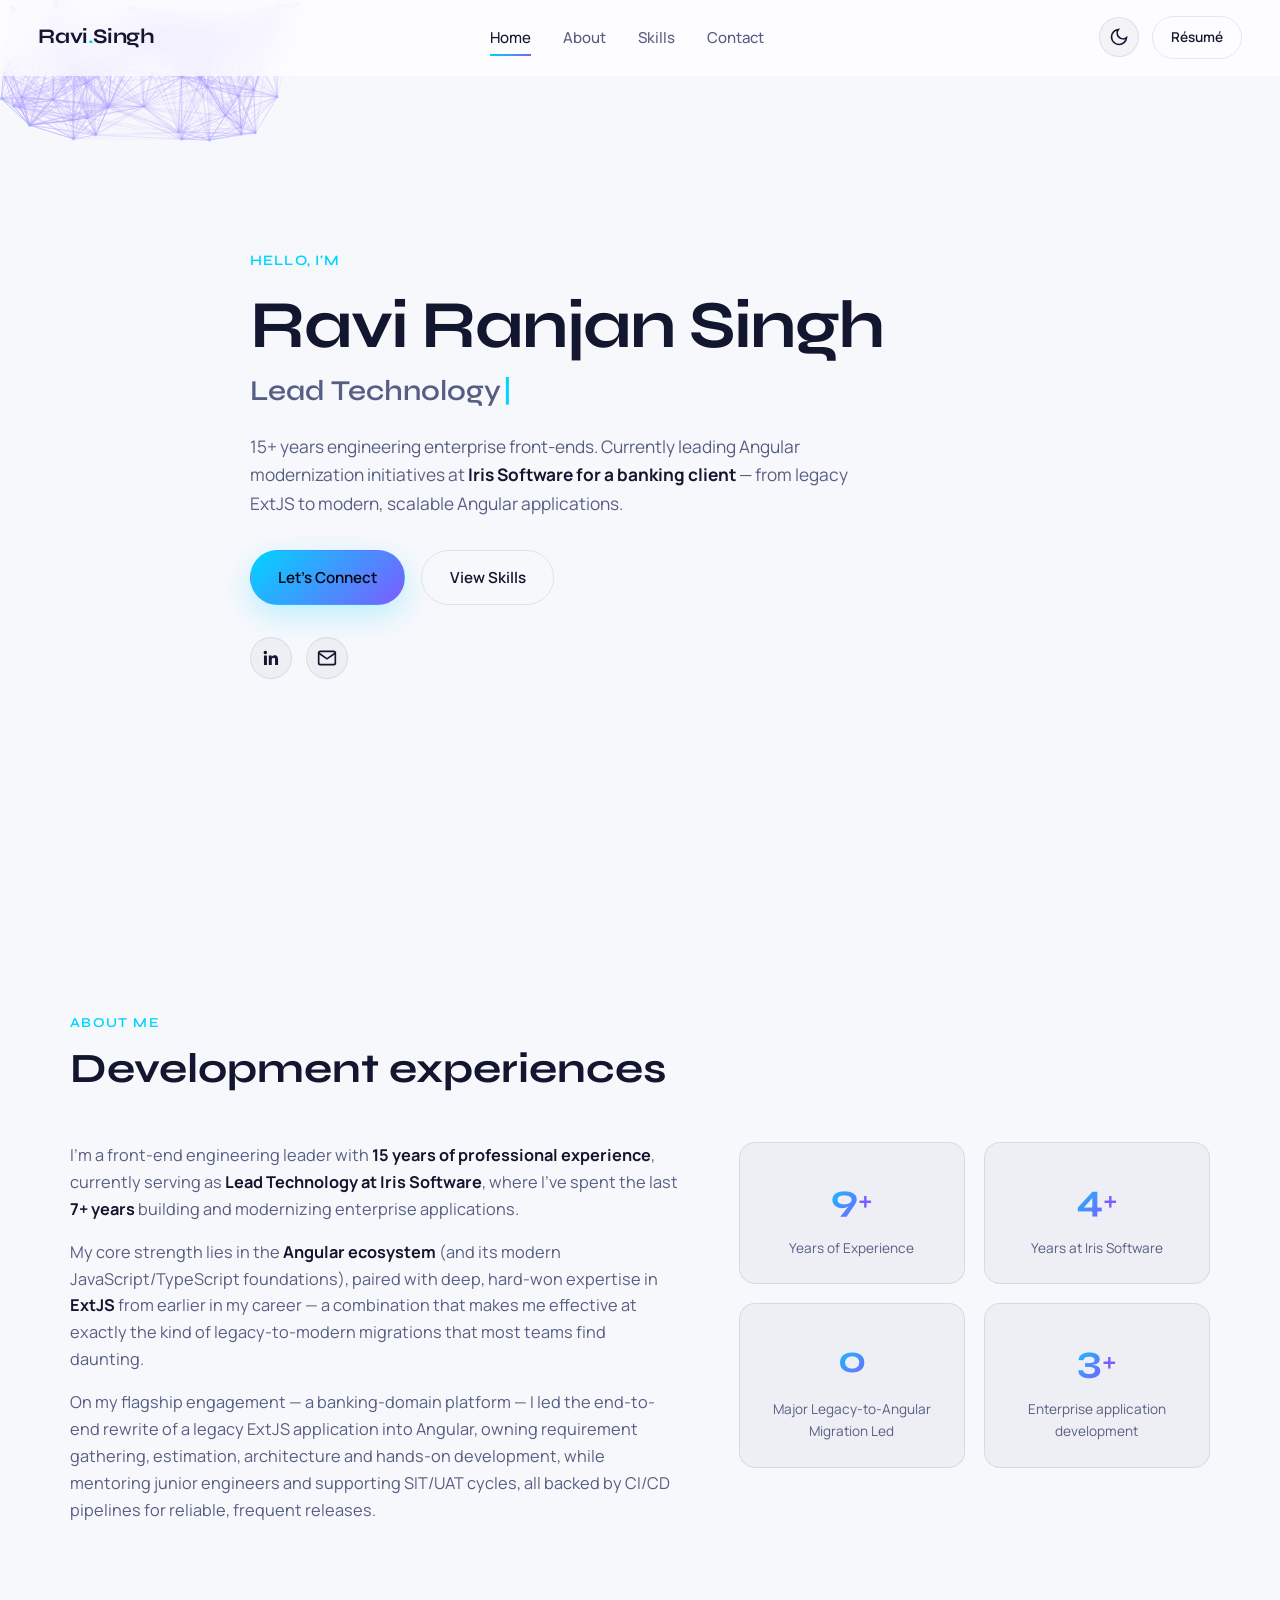
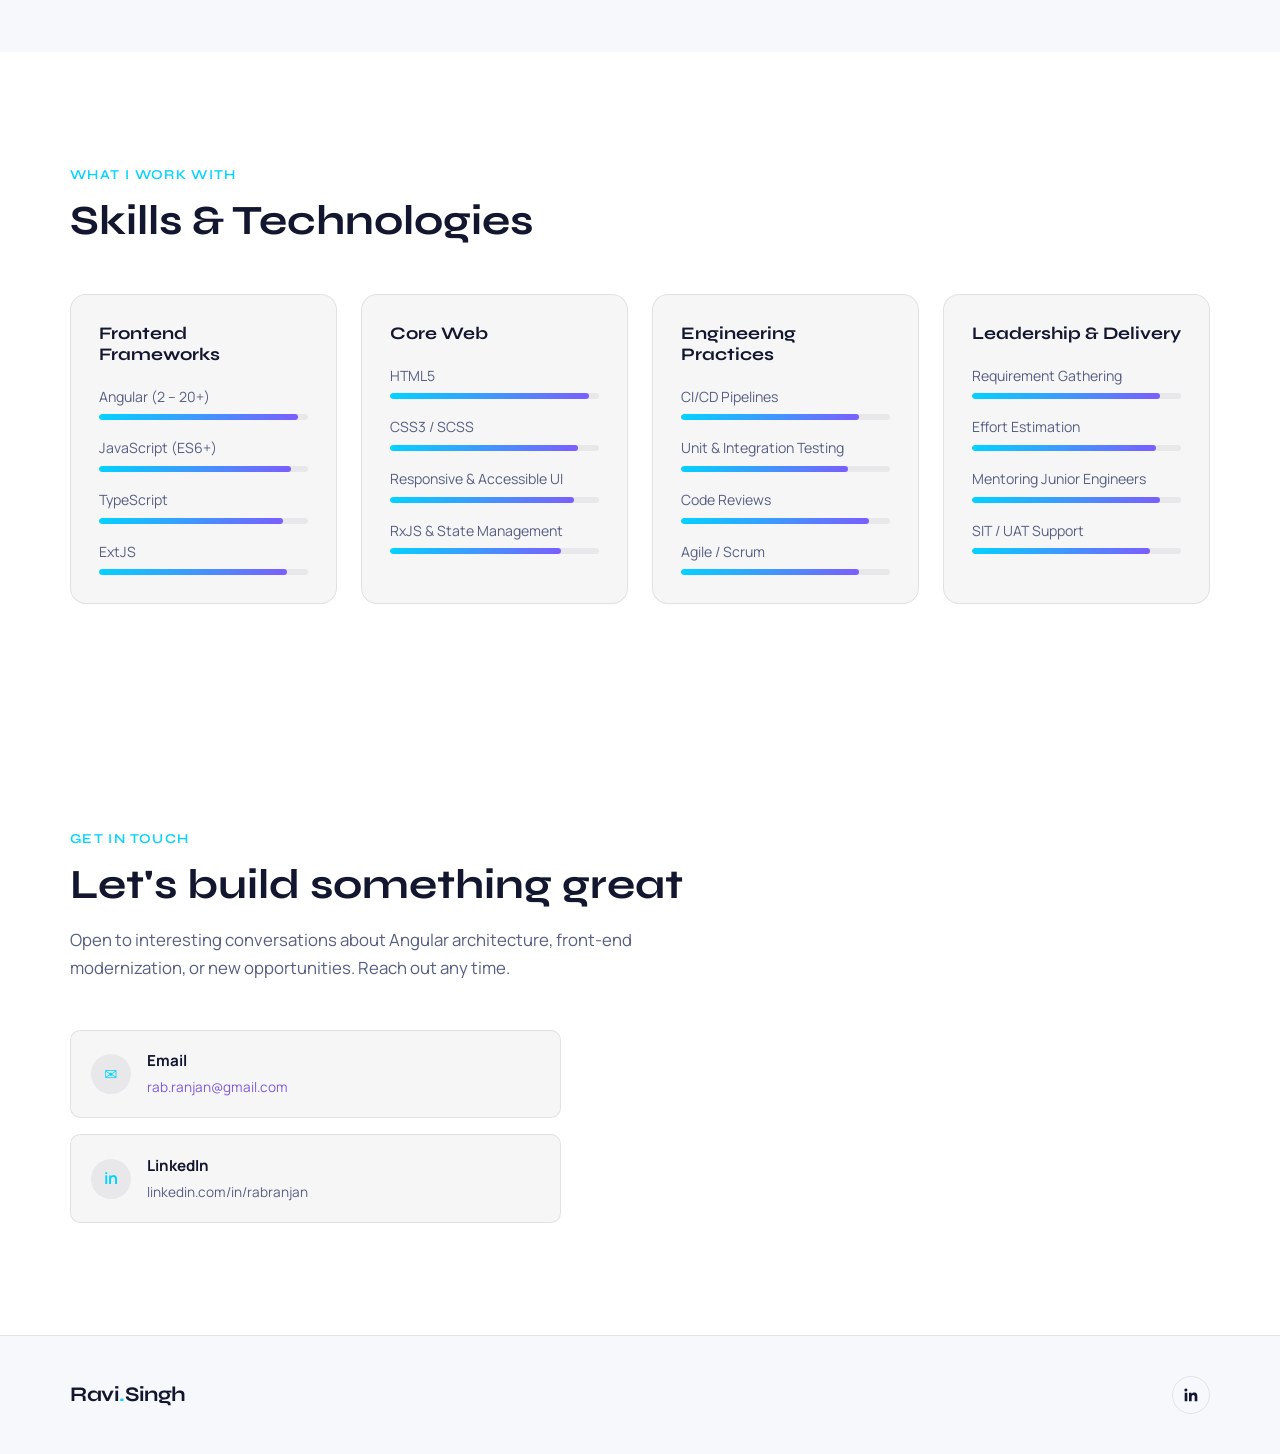
==== commit 6e2a6830: "updated skills" ====
--- a/index.html
+++ b/index.html
@@ -74,7 +74,7 @@
         </p>
         <div class="hero-cta reveal" data-reveal>
           <a href="#contact" class="btn btn-primary">Let's Connect</a>
-          <a href="#projects" class="btn btn-outline">View Work</a>
+          <a href="#skills" class="btn btn-outline">View Skills</a>
         </div>
         <div class="hero-socials reveal" data-reveal>
           <a href="https://www.linkedin.com/in/rabranjan/" target="_blank" rel="noopener noreferrer" aria-label="LinkedIn profile">
